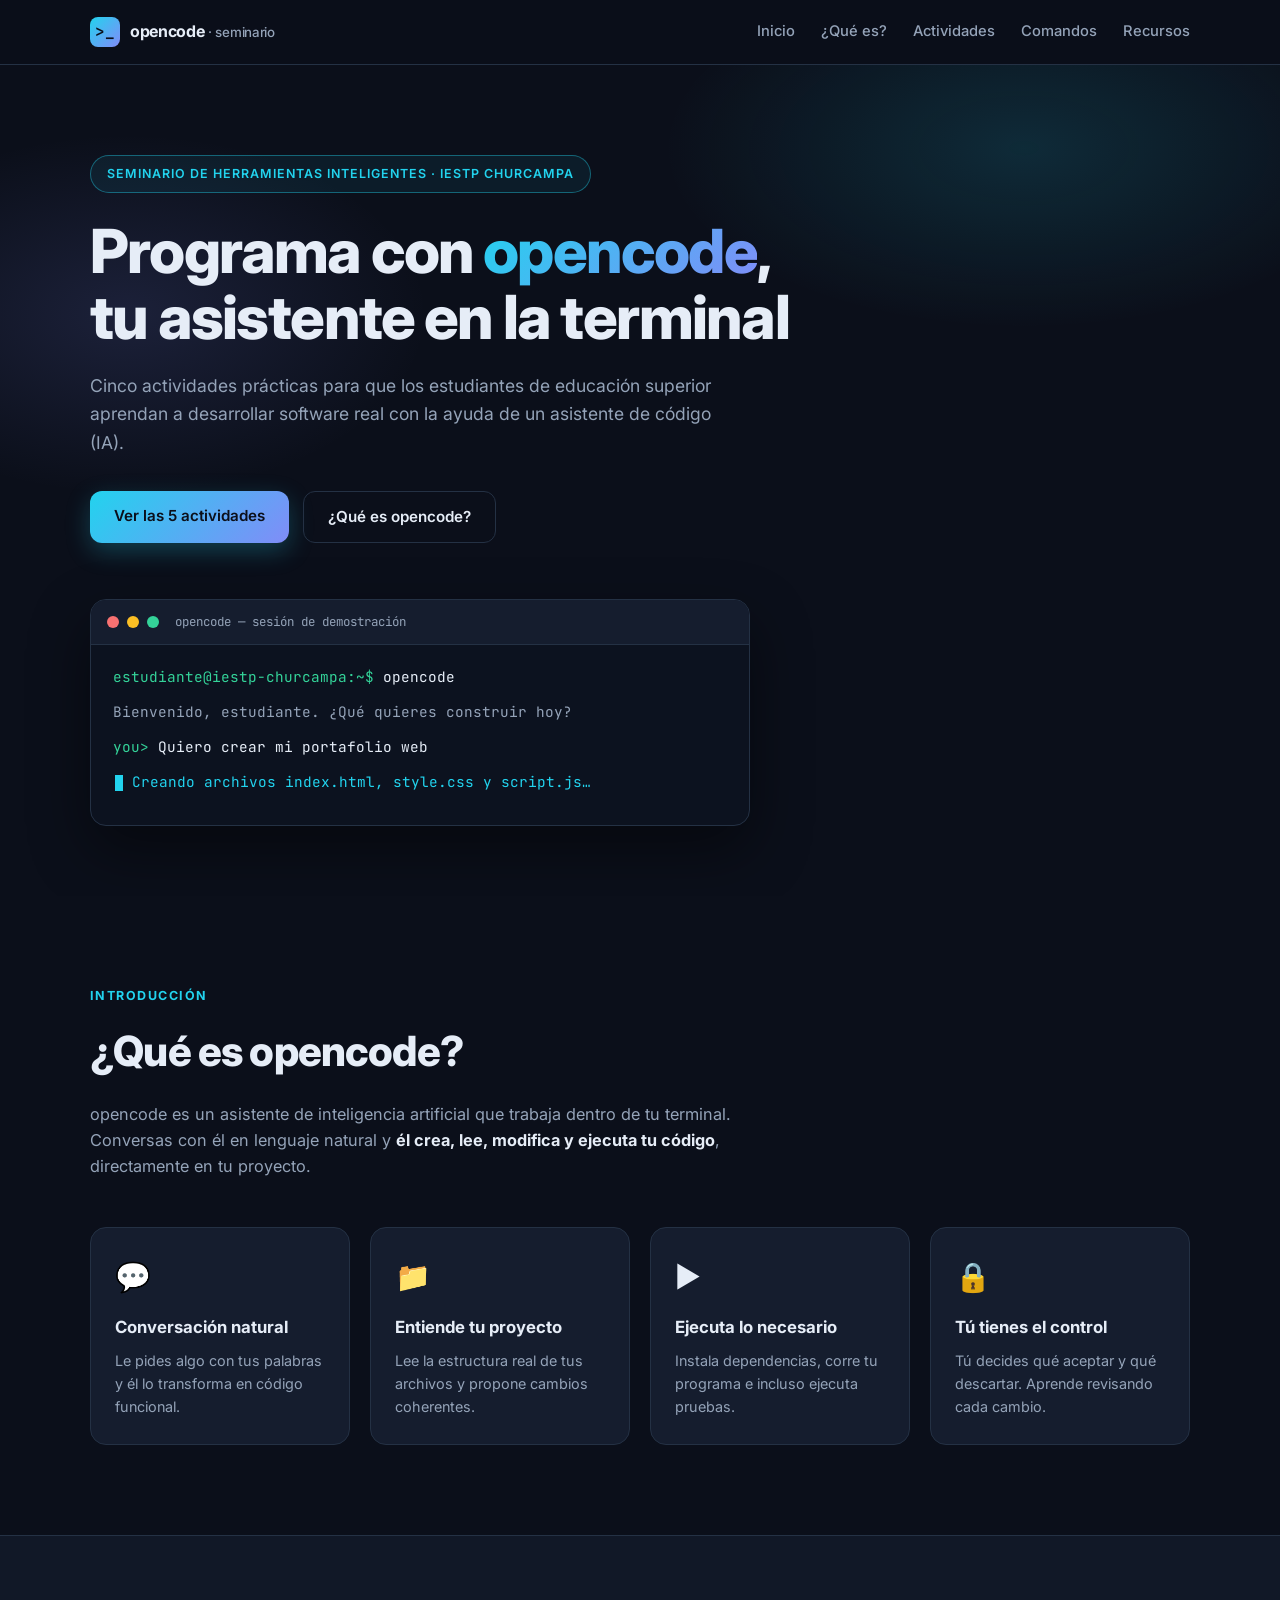
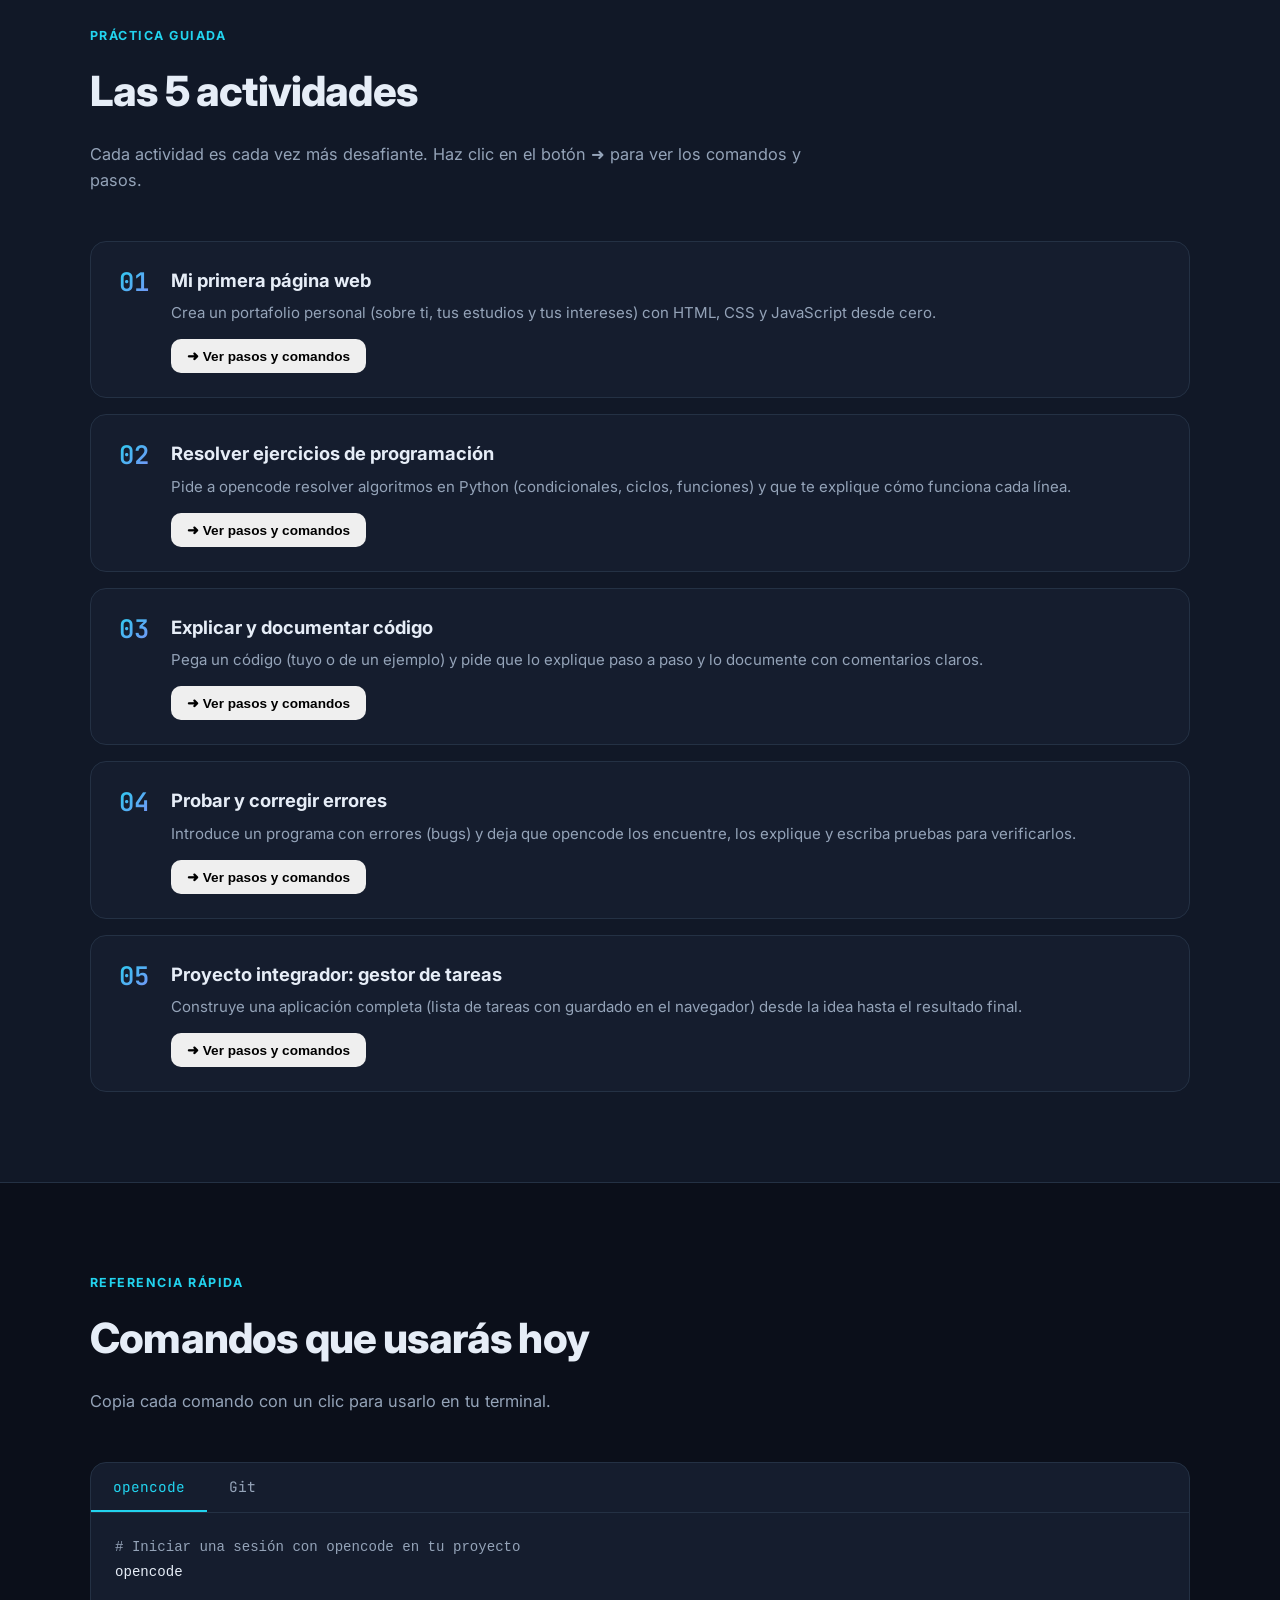
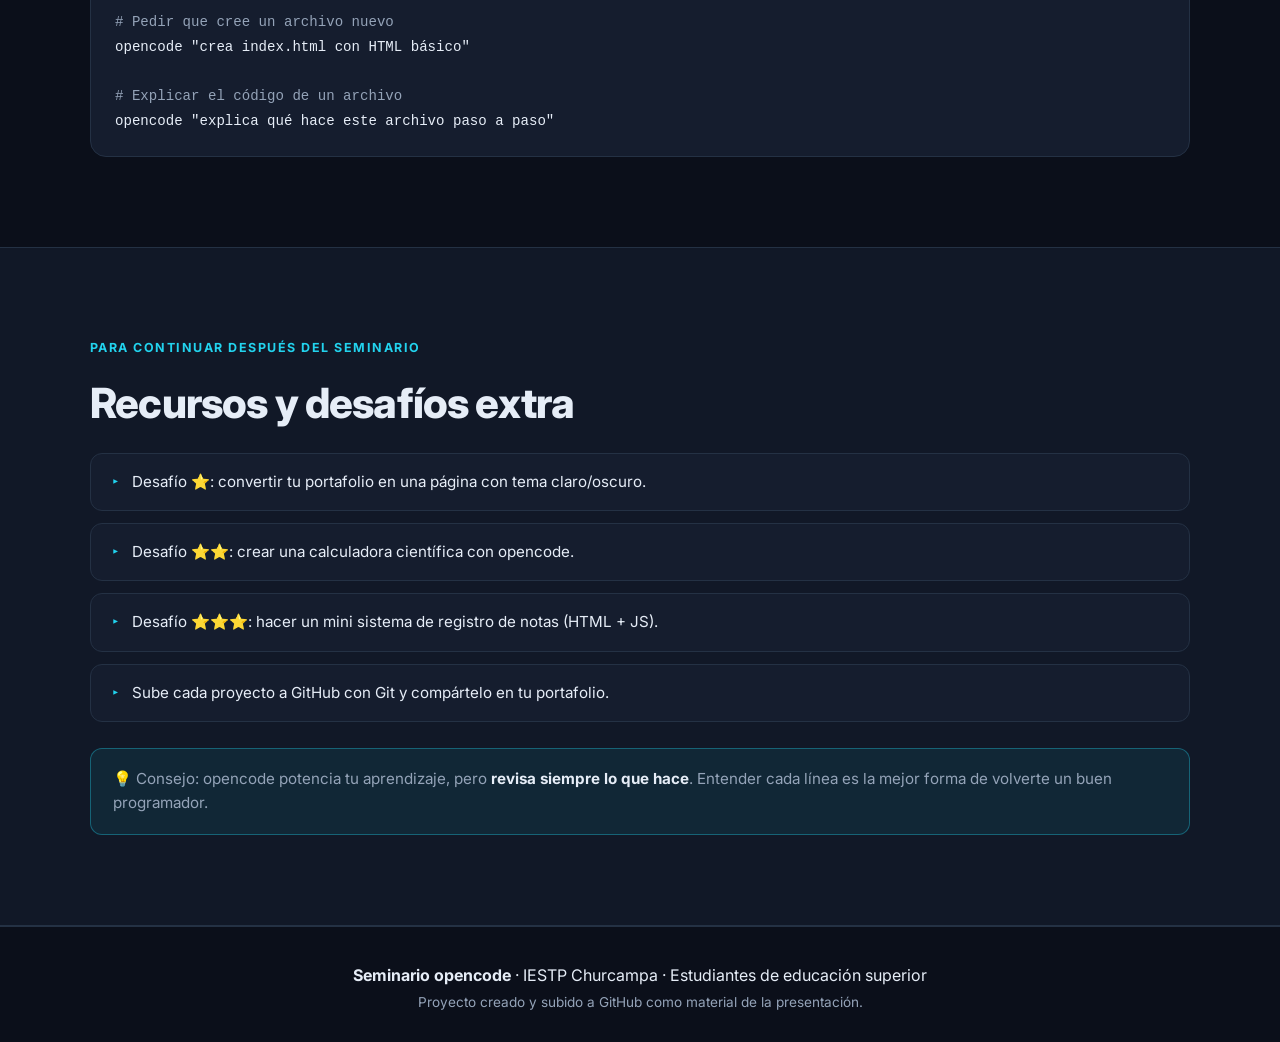
==== index.html @ 28a7f3c6 "Seminario opencode IESTP Churcampa: web con 5 actividades practicas" ====
<!DOCTYPE html>
<html lang="es">
<head>
  <meta charset="UTF-8" />
  <meta name="viewport" content="width=device-width, initial-scale=1.0" />
  <title>Seminario opencode · IESTP Churcampa</title>
  <meta name="description" content="Presentación del seminario sobre opencode para estudiantes de educación superior del IESTP Churcampa. 5 actividades con opencode." />
  <link rel="preconnect" href="https://fonts.googleapis.com" />
  <link rel="preconnect" href="https://fonts.gstatic.com" crossorigin />
  <link href="https://fonts.googleapis.com/css2?family=Inter:wght@400;500;600;700;800&family=JetBrains+Mono:wght@400;600&display=swap" rel="stylesheet" />
  <link rel="stylesheet" href="assets/css/style.css" />
</head>
<body>
  <header class="navbar">
    <div class="container navbar__inner">
      <a href="#inicio" class="navbar__brand">
        <span class="navbar__logo">&gt;_</span>
        <span>opencode <small>· seminario</small></span>
      </a>
      <button class="navbar__toggle" id="menuToggle" aria-label="Abrir menú" aria-expanded="false">
        <span></span><span></span><span></span>
      </button>
      <nav class="navbar__links" id="menu">
        <a href="#inicio">Inicio</a>
        <a href="#que-es">¿Qué es?</a>
        <a href="#actividades">Actividades</a>
        <a href="#comandos">Comandos</a>
        <a href="#recursos">Recursos</a>
      </nav>
    </div>
  </header>

  <main>
    <section class="hero" id="inicio">
      <div class="container hero__inner">
        <p class="hero__tag">Seminario de herramientas inteligentes · IESTP CHURCAMPA</p>
        <h1 class="hero__title">Programa con <span class="grad">opencode</span>,<br />tu asistente en la terminal</h1>
        <p class="hero__subtitle">
          Cinco actividades prácticas para que los estudiantes de educación superior aprendan a desarrollar
          software real con la ayuda de un asistente de código (IA).
        </p>
        <div class="hero__actions">
          <a href="#actividades" class="btn btn--primary">Ver las 5 actividades</a>
          <a href="#que-es" class="btn btn--ghost">¿Qué es opencode?</a>
        </div>
        <div class="hero__terminal">
          <div class="terminal__bar">
            <span class="terminal__dot terminal__dot--red"></span>
            <span class="terminal__dot terminal__dot--yellow"></span>
            <span class="terminal__dot terminal__dot--green"></span>
            <span class="terminal__title">opencode — sesión de demostración</span>
          </div>
          <div class="terminal__body">
            <p><span class="prompt">estudiante@iestp-churcampa:~$</span> <span class="cmd">opencode</span></p>
            <p class="out">Bienvenido, estudiante. ¿Qué quieres construir hoy?</p>
            <p><span class="prompt">you&gt;</span> Quiero crear mi portafolio web</p>
            <p class="out typing"><span class="cursor"></span> Creando archivos index.html, style.css y script.js…</p>
          </div>
        </div>
      </div>
    </section>

    <section class="section" id="que-es">
      <div class="container">
        <p class="section__label">Introducción</p>
        <h2 class="section__title">¿Qué es opencode?</h2>
        <p class="section__lead">
          opencode es un asistente de inteligencia artificial que trabaja dentro de tu terminal.
          Conversas con él en lenguaje natural y <strong>él crea, lee, modifica y ejecuta tu código</strong>, directamente en tu proyecto.
        </p>
        <div class="features">
          <article class="feature">
            <span class="feature__icon">💬</span>
            <h3>Conversación natural</h3>
            <p>Le pides algo con tus palabras y él lo transforma en código funcional.</p>
          </article>
          <article class="feature">
            <span class="feature__icon">📁</span>
            <h3>Entiende tu proyecto</h3>
            <p>Lee la estructura real de tus archivos y propone cambios coherentes.</p>
          </article>
          <article class="feature">
            <span class="feature__icon">▶️</span>
            <h3>Ejecuta lo necesario</h3>
            <p>Instala dependencias, corre tu programa e incluso ejecuta pruebas.</p>
          </article>
          <article class="feature">
            <span class="feature__icon">🔒</span>
            <h3>Tú tienes el control</h3>
            <p>Tú decides qué aceptar y qué descartar. Aprende revisando cada cambio.</p>
          </article>
        </div>
      </div>
    </section>

    <section class="section section--alt" id="actividades">
      <div class="container">
        <p class="section__label">Práctica guiada</p>
        <h2 class="section__title">Las 5 actividades</h2>
        <p class="section__lead">
          Cada actividad es cada vez más desafiante. Haz clic en el botón ➜ para ver los comandos y pasos.
        </p>

        <div class="activities">
          <article class="activity">
            <div class="activity__num">01</div>
            <div class="activity__body">
              <h3>Mi primera página web</h3>
              <p>Crea un portafolio personal (sobre ti, tus estudios y tus intereses) con HTML, CSS y JavaScript desde cero.</p>
              <button class="btn btn--sm" data-detail="act1">➜ Ver pasos y comandos</button>
            </div>
          </article>

          <article class="activity">
            <div class="activity__num">02</div>
            <div class="activity__body">
              <h3>Resolver ejercicios de programación</h3>
              <p>Pide a opencode resolver algoritmos en Python (condicionales, ciclos, funciones) y que te explique cómo funciona cada línea.</p>
              <button class="btn btn--sm" data-detail="act2">➜ Ver pasos y comandos</button>
            </div>
          </article>

          <article class="activity">
            <div class="activity__num">03</div>
            <div class="activity__body">
              <h3>Explicar y documentar código</h3>
              <p>Pega un código (tuyo o de un ejemplo) y pide que lo explique paso a paso y lo documente con comentarios claros.</p>
              <button class="btn btn--sm" data-detail="act3">➜ Ver pasos y comandos</button>
            </div>
          </article>

          <article class="activity">
            <div class="activity__num">04</div>
            <div class="activity__body">
              <h3>Probar y corregir errores</h3>
              <p>Introduce un programa con errores (bugs) y deja que opencode los encuentre, los explique y escriba pruebas para verificarlos.</p>
              <button class="btn btn--sm" data-detail="act4">➜ Ver pasos y comandos</button>
            </div>
          </article>

          <article class="activity">
            <div class="activity__num">05</div>
            <div class="activity__body">
              <h3>Proyecto integrador: gestor de tareas</h3>
              <p>Construye una aplicación completa (lista de tareas con guardado en el navegador) desde la idea hasta el resultado final.</p>
              <button class="btn btn--sm" data-detail="act5">➜ Ver pasos y comandos</button>
            </div>
          </article>
        </div>

        <div class="details" id="details">
          <button class="details__close" id="detailsClose" aria-label="Cerrar">✕</button>
          <div id="detailsContent"></div>
        </div>
      </div>
    </section>

    <section class="section" id="comandos">
      <div class="container">
        <p class="section__label">Referencia rápida</p>
        <h2 class="section__title">Comandos que usarás hoy</h2>
        <p class="section__lead">Copia cada comando con un clic para usarlo en tu terminal.</p>

        <div class="code-panel" id="codePanel">
          <div class="code-panel__tabs">
            <button class="code-panel__tab is-active" data-tab="opencode">opencode</button>
            <button class="code-panel__tab" data-tab="git">Git</button>
          </div>
          <pre class="code-panel__block is-active" data-block="opencode"><code><span class="c-comment"># Iniciar una sesión con opencode en tu proyecto</span>
opencode

<span class="c-comment"># Pedir que cree un archivo nuevo</span>
opencode "crea index.html con HTML básico"

<span class="c-comment"># Explicar el código de un archivo</span>
opencode "explica qué hace este archivo paso a paso"</code></pre>
          <pre class="code-panel__block" data-block="git"><code><span class="c-comment"># Iniciar un repositorio en la carpeta actual</span>
git init

<span class="c-comment"># Ver los cambios pendientes</span>
git status

<span class="c-comment"># Guardar una versión del proyecto</span>
git add .
git commit -m "Mi primer proyecto"

<span class="c-comment"># Subir a GitHub</span>
git push -u origin main</code></pre>
        </div>
      </div>
    </section>

    <section class="section section--alt" id="recursos">
      <div class="container resources">
        <p class="section__label">Para continuar después del seminario</p>
        <h2 class="section__title">Recursos y desafíos extra</h2>
        <ul class="resources__list">
          <li>Desafío ⭐: convertir tu portafolio en una página con tema claro/oscuro.</li>
          <li>Desafío ⭐⭐: crear una calculadora científica con opencode.</li>
          <li>Desafío ⭐⭐⭐: hacer un mini sistema de registro de notas (HTML + JS).</li>
          <li>Sube cada proyecto a GitHub con Git y compártelo en tu portafolio.</li>
        </ul>
        <p class="resources__note">
          💡 Consejo: opencode potencia tu aprendizaje, pero <strong>revisa siempre lo que hace</strong>.
          Entender cada línea es la mejor forma de volverte un buen programador.
        </p>
      </div>
    </section>
  </main>

  <footer class="footer">
    <div class="container footer__inner">
      <p><strong>Seminario opencode</strong> · IESTP Churcampa · Estudiantes de educación superior</p>
      <p class="footer__sub">Proyecto creado y subido a GitHub como material de la presentación.</p>
    </div>
  </footer>

  <script src="assets/js/main.js"></script>
</body>
</html>
---- assets/css/style.css ----
:root {
  --bg: #0b0f1a;
  --bg-alt: #111827;
  --surface: #151d2e;
  --surface-2: #1c2638;
  --border: #243144;
  --text: #e6edf7;
  --muted: #94a3b8;
  --accent: #22d3ee;
  --accent-2: #818cf8;
  --green: #34d399;
  --red: #f87171;
  --yellow: #fbbf24;
  --grad: linear-gradient(135deg, var(--accent), var(--accent-2));
  --radius: 16px;
  --font: 'Inter', system-ui, -apple-system, sans-serif;
  --mono: 'JetBrains Mono', ui-monospace, monospace;
}

* { margin: 0; padding: 0; box-sizing: border-box; }

html { scroll-behavior: smooth; }

body {
  font-family: var(--font);
  background: var(--bg);
  color: var(--text);
  line-height: 1.6;
  overflow-x: hidden;
}

a { color: var(--accent); text-decoration: none; }

.container { width: min(1100px, 92%); margin: 0 auto; }

::selection { background: var(--accent); color: var(--bg); }

::-webkit-scrollbar { width: 10px; }
::-webkit-scrollbar-track { background: var(--bg); }
::-webkit-scrollbar-thumb { background: var(--border); border-radius: 5px; }

/* ---------- Navbar ---------- */
.navbar {
  position: sticky;
  top: 0;
  z-index: 50;
  background: rgba(11, 15, 26, 0.85);
  backdrop-filter: blur(12px);
  border-bottom: 1px solid var(--border);
}
.navbar__inner {
  display: flex;
  align-items: center;
  justify-content: space-between;
  height: 64px;
}
.navbar__brand {
  display: flex;
  align-items: center;
  gap: 10px;
  font-weight: 700;
  color: var(--text);
  letter-spacing: -0.02em;
}
.navbar__brand small { color: var(--muted); font-weight: 500; }
.navbar__logo {
  display: inline-grid;
  place-items: center;
  width: 30px;
  height: 30px;
  border-radius: 8px;
  background: var(--grad);
  color: var(--bg);
  font-family: var(--mono);
  font-weight: 600;
}
.navbar__links { display: flex; gap: 26px; }
.navbar__links a {
  color: var(--muted);
  font-size: 0.92rem;
  font-weight: 500;
  transition: color 0.2s;
}
.navbar__links a:hover { color: var(--accent); }

.navbar__toggle {
  display: none;
  flex-direction: column;
  gap: 5px;
  background: none;
  border: none;
  cursor: pointer;
  padding: 6px;
}
.navbar__toggle span {
  width: 22px;
  height: 2px;
  background: var(--text);
  border-radius: 2px;
  transition: transform 0.3s, opacity 0.3s;
}
.navbar__toggle[aria-expanded="true"] span:nth-child(1) { transform: translateY(7px) rotate(45deg); }
.navbar__toggle[aria-expanded="true"] span:nth-child(2) { opacity: 0; }
.navbar__toggle[aria-expanded="true"] span:nth-child(3) { transform: translateY(-7px) rotate(-45deg); }

/* ---------- Hero ---------- */
.hero {
  position: relative;
  padding: 90px 0 70px;
  overflow: hidden;
}
.hero::before {
  content: "";
  position: absolute;
  inset: 0;
  background:
    radial-gradient(600px 300px at 80% 10%, rgba(34, 211, 238, 0.14), transparent 60%),
    radial-gradient(500px 300px at 10% 30%, rgba(129, 140, 248, 0.14), transparent 60%);
  pointer-events: none;
}
.hero__inner { position: relative; }
.hero__tag {
  display: inline-block;
  font-size: 0.78rem;
  font-weight: 600;
  letter-spacing: 0.08em;
  text-transform: uppercase;
  color: var(--accent);
  border: 1px solid rgba(34, 211, 238, 0.4);
  border-radius: 999px;
  padding: 8px 16px;
  margin-bottom: 26px;
  background: rgba(34, 211, 238, 0.07);
}
.hero__title {
  font-size: clamp(2.3rem, 5vw, 3.8rem);
  font-weight: 800;
  letter-spacing: -0.03em;
  line-height: 1.08;
  margin-bottom: 22px;
}
.grad {
  background: var(--grad);
  -webkit-background-clip: text;
  background-clip: text;
  -webkit-text-fill-color: transparent;
}
.hero__subtitle {
  max-width: 640px;
  color: var(--muted);
  font-size: 1.1rem;
  margin-bottom: 34px;
}
.hero__actions { display: flex; gap: 14px; flex-wrap: wrap; margin-bottom: 56px; }

.btn {
  display: inline-block;
  padding: 13px 24px;
  border-radius: 12px;
  font-weight: 600;
  font-size: 0.95rem;
  border: none;
  cursor: pointer;
  transition: transform 0.2s, box-shadow 0.2s, background 0.2s;
}
.btn--primary {
  background: var(--grad);
  color: #0b0f1a;
  box-shadow: 0 8px 24px rgba(34, 211, 238, 0.25);
}
.btn--primary:hover { transform: translateY(-2px); box-shadow: 0 12px 30px rgba(34, 211, 238, 0.35); }
.btn--ghost {
  background: transparent;
  color: var(--text);
  border: 1px solid var(--border);
}
.btn--ghost:hover { border-color: var(--accent); color: var(--accent); }
.btn--sm { padding: 9px 16px; font-size: 0.85rem; border-radius: 10px; }

/* Terminal */
.hero__terminal {
  max-width: 660px;
  border: 1px solid var(--border);
  border-radius: var(--radius);
  overflow: hidden;
  background: rgba(13, 19, 32, 0.75);
  box-shadow: 0 24px 60px rgba(0, 0, 0, 0.45);
  animation: float 6s ease-in-out infinite;
}
@keyframes float {
  0%, 100% { transform: translateY(0); }
  50% { transform: translateY(-8px); }
}
.terminal__bar {
  display: flex;
  align-items: center;
  gap: 8px;
  padding: 12px 16px;
  background: var(--surface);
  border-bottom: 1px solid var(--border);
}
.terminal__dot { width: 12px; height: 12px; border-radius: 50%; }
.terminal__dot--red { background: var(--red); }
.terminal__dot--yellow { background: var(--yellow); }
.terminal__dot--green { background: var(--green); }
.terminal__title { margin-left: 8px; font-size: 0.78rem; color: var(--muted); font-family: var(--mono); }
.terminal__body { padding: 20px 22px; font-family: var(--mono); font-size: 0.9rem; }
.terminal__body p { margin-bottom: 12px; }
.prompt { color: var(--green); }
.cmd { color: var(--text); }
.out { color: var(--muted); }
.typing { color: var(--accent); }
.cursor {
  display: inline-block;
  width: 8px;
  height: 16px;
  background: var(--accent);
  margin-left: 2px;
  animation: blink 1s step-end infinite;
  vertical-align: middle;
}
@keyframes blink { 50% { opacity: 0; } }

/* ---------- Sections ---------- */
.section { padding: 90px 0; }
.section--alt { background: var(--bg-alt); border-top: 1px solid var(--border); border-bottom: 1px solid var(--border); }
.section__label {
  color: var(--accent);
  font-size: 0.78rem;
  font-weight: 700;
  letter-spacing: 0.12em;
  text-transform: uppercase;
  margin-bottom: 12px;
}
.section__title {
  font-size: clamp(1.8rem, 4vw, 2.6rem);
  font-weight: 800;
  letter-spacing: -0.02em;
  margin-bottom: 16px;
}
.section__lead {
  color: var(--muted);
  max-width: 720px;
  margin-bottom: 48px;
  font-size: 1.02rem;
}
.section__lead strong { color: var(--text); }

/* Features */
.features {
  display: grid;
  grid-template-columns: repeat(auto-fit, minmax(230px, 1fr));
  gap: 20px;
}
.feature {
  background: var(--surface);
  border: 1px solid var(--border);
  border-radius: var(--radius);
  padding: 26px 24px;
  transition: transform 0.25s, border-color 0.25s;
}
.feature:hover { transform: translateY(-4px); border-color: rgba(34, 211, 238, 0.5); }
.feature__icon { font-size: 1.8rem; display: block; margin-bottom: 14px; }
.feature h3 { font-size: 1.05rem; margin-bottom: 8px; }
.feature p { color: var(--muted); font-size: 0.9rem; }

/* Activities */
.activities { display: flex; flex-direction: column; gap: 16px; }
.activity {
  display: flex;
  gap: 22px;
  align-items: flex-start;
  background: var(--surface);
  border: 1px solid var(--border);
  border-radius: var(--radius);
  padding: 24px 28px;
  transition: border-color 0.25s, transform 0.25s;
}
.activity:hover { border-color: rgba(34, 211, 238, 0.55); transform: translateX(4px); }
.activity__num {
  font-family: var(--mono);
  font-size: 1.6rem;
  font-weight: 600;
  background: var(--grad);
  -webkit-background-clip: text;
  background-clip: text;
  -webkit-text-fill-color: transparent;
  flex-shrink: 0;
  margin-top: -4px;
}
.activity__body h3 { font-size: 1.15rem; margin-bottom: 6px; }
.activity__body p { color: var(--muted); font-size: 0.94rem; margin-bottom: 14px; }

/* Details panel */
.details {
  display: none;
  margin-top: 24px;
  background: var(--surface-2);
  border: 1px solid var(--border);
  border-radius: var(--radius);
  padding: 28px;
  position: relative;
}
.details.is-open { display: block; }
.details__close {
  position: absolute;
  top: 14px;
  right: 16px;
  background: none;
  border: none;
  color: var(--muted);
  font-size: 1.1rem;
  cursor: pointer;
}
.details__close:hover { color: var(--text); }
.details h4 { margin-bottom: 10px; color: var(--accent); font-size: 1rem; }
.details ol, .details ul {
  margin: 0 0 18px 20px;
  color: var(--muted);
  font-size: 0.93rem;
}
.details li { margin-bottom: 6px; }
.details code {
  font-family: var(--mono);
  font-size: 0.85em;
  background: var(--bg);
  border: 1px solid var(--border);
  border-radius: 6px;
  padding: 2px 7px;
  color: var(--accent);
}
.details pre {
  background: var(--bg);
  border: 1px solid var(--border);
  border-radius: 10px;
  padding: 16px 18px;
  overflow-x: auto;
  font-family: var(--mono);
  font-size: 0.85rem;
  margin-bottom: 18px;
}
.details pre code { background: none; border: none; color: var(--text); padding: 0; }

/* ---------- Code panel ---------- */
.code-panel {
  border: 1px solid var(--border);
  border-radius: var(--radius);
  overflow: hidden;
  background: var(--surface);
}
.code-panel__tabs { display: flex; border-bottom: 1px solid var(--border); }
.code-panel__tab {
  background: none;
  border: none;
  color: var(--muted);
  padding: 14px 22px;
  font-family: var(--mono);
  font-size: 0.9rem;
  cursor: pointer;
  border-bottom: 2px solid transparent;
  transition: color 0.2s;
}
.code-panel__tab.is-active { color: var(--accent); border-bottom-color: var(--accent); }
.code-panel__block {
  display: none;
  padding: 22px 24px;
  overflow-x: auto;
  font-family: var(--mono);
  font-size: 0.88rem;
  line-height: 1.7;
}
.code-panel__block.is-active { display: block; }
.c-comment { color: var(--muted); }

/* ---------- Resources ---------- */
.resources__list { list-style: none; margin-bottom: 26px; display: grid; gap: 12px; }
.resources__list li {
  background: var(--surface);
  border: 1px solid var(--border);
  border-radius: 12px;
  padding: 16px 20px;
  color: var(--text);
  font-size: 0.95rem;
  display: flex;
  gap: 12px;
  align-items: center;
}
.resources__list li::before {
  content: "▸";
  color: var(--accent);
  font-family: var(--mono);
}
.resources__note {
  background: rgba(34, 211, 238, 0.08);
  border: 1px solid rgba(34, 211, 238, 0.35);
  border-radius: 12px;
  padding: 18px 22px;
  color: var(--muted);
  font-size: 0.95rem;
}
.resources__note strong { color: var(--text); }

/* ---------- Footer ---------- */
.footer {
  border-top: 1px solid var(--border);
  padding: 36px 0;
}
.footer__inner { text-align: center; }
.footer__sub { color: var(--muted); font-size: 0.85rem; margin-top: 4px; }

/* ---------- Reveal animation ---------- */
.reveal { opacity: 0; transform: translateY(24px); transition: opacity 0.6s, transform 0.6s; }
.reveal.is-visible { opacity: 1; transform: none; }

/* ---------- Responsive ---------- */
@media (max-width: 768px) {
  .navbar__toggle { display: flex; }
  .navbar__links {
    position: absolute;
    top: 64px;
    left: 0;
    right: 0;
    flex-direction: column;
    gap: 0;
    background: var(--bg-alt);
    border-bottom: 1px solid var(--border);
    display: none;
  }
  .navbar__links.is-open { display: flex; }
  .navbar__links a { padding: 16px 6%; border-top: 1px solid var(--border); }
  .hero { padding: 60px 0 50px; }
  .section { padding: 64px 0; }
  .activity { flex-direction: column; gap: 10px; padding: 20px; }
}
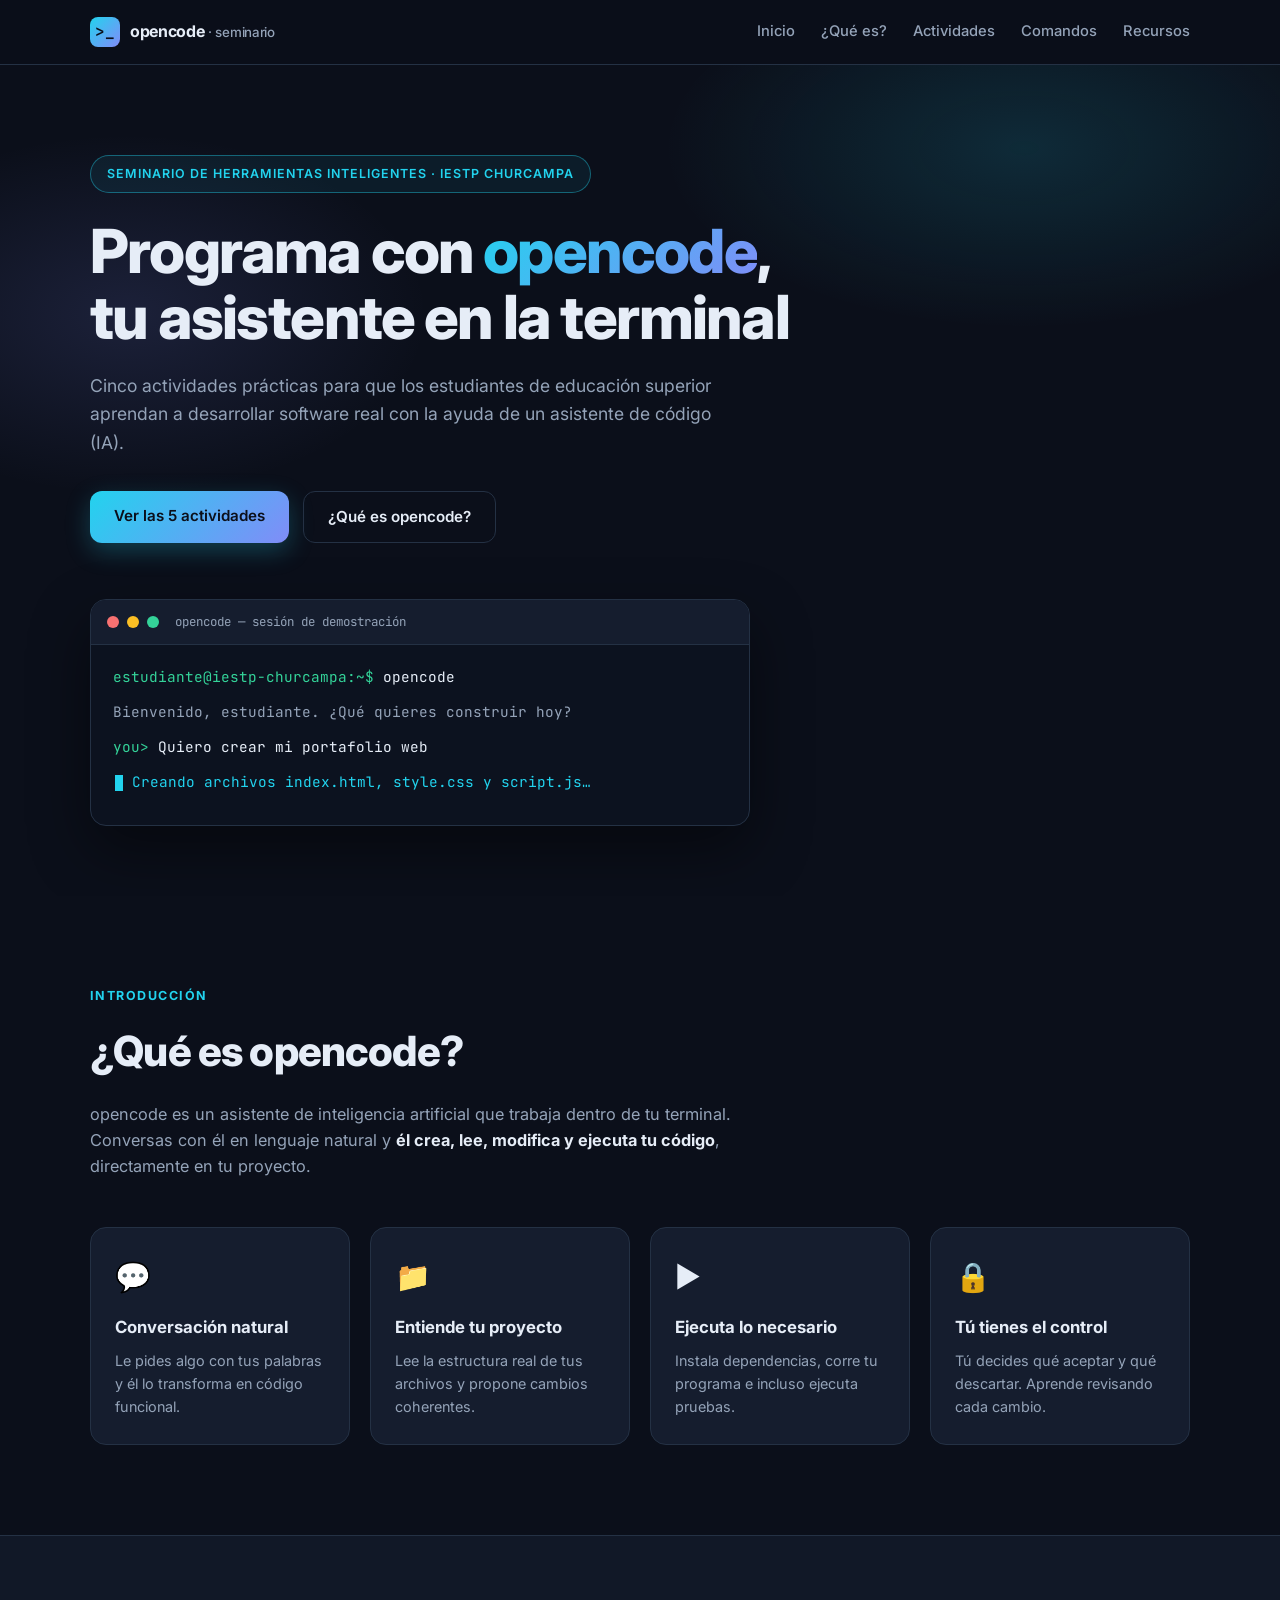
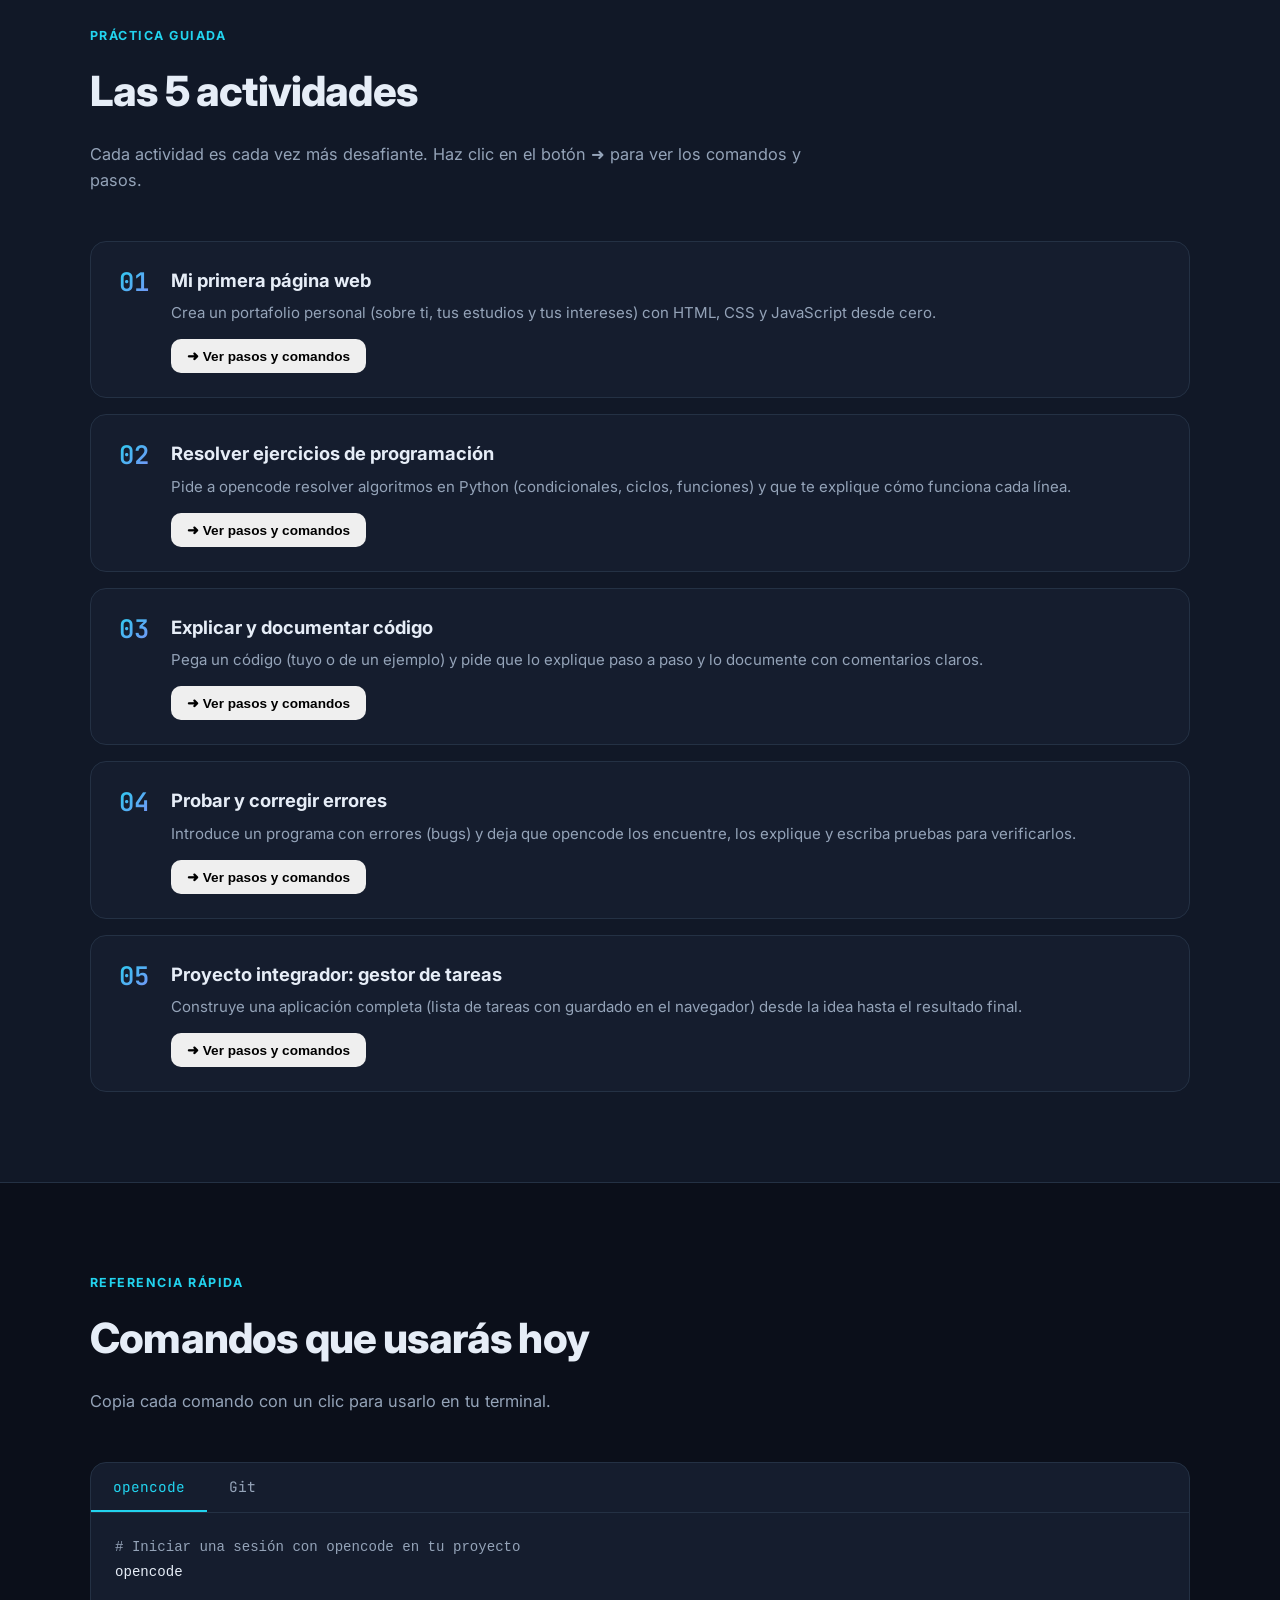
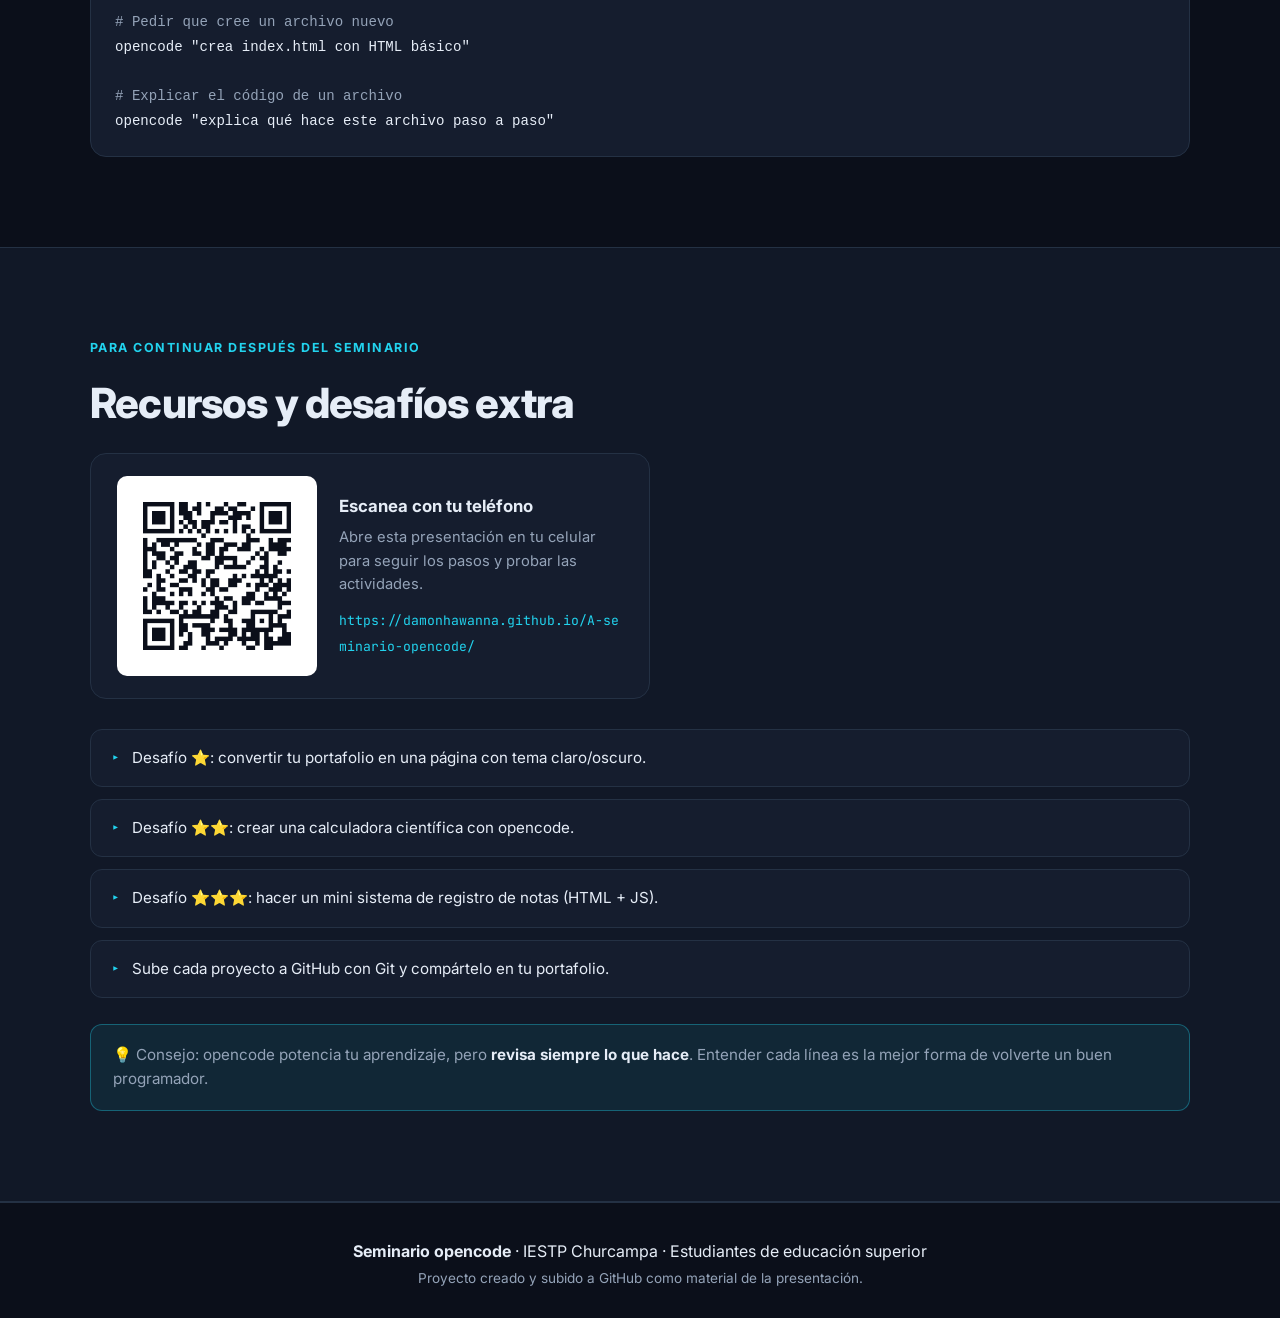
==== commit 5d04ffa3: "Publicar sitio en GitHub Pages: agregar codigo QR de acceso movil" ====
--- a/index.html
+++ b/index.html
@@ -194,6 +194,14 @@
       <div class="container resources">
         <p class="section__label">Para continuar después del seminario</p>
         <h2 class="section__title">Recursos y desafíos extra</h2>
+        <div class="qr">
+          <img src="assets/img/qr.png" alt="Código QR del sitio del seminario" width="200" height="200" />
+          <div>
+            <h3>Escanea con tu teléfono</h3>
+            <p>Abre esta presentación en tu celular para seguir los pasos y probar las actividades.</p>
+            <code>https://damonhawanna.github.io/A-seminario-opencode/</code>
+          </div>
+        </div>
         <ul class="resources__list">
           <li>Desafío ⭐: convertir tu portafolio en una página con tema claro/oscuro.</li>
           <li>Desafío ⭐⭐: crear una calculadora científica con opencode.</li>
--- a/assets/css/style.css
+++ b/assets/css/style.css
@@ -371,6 +371,33 @@
 }
 .code-panel__block.is-active { display: block; }
 .c-comment { color: var(--muted); }
+
+/* ---------- QR ---------- */
+.qr {
+  display: flex;
+  gap: 22px;
+  align-items: center;
+  background: var(--surface);
+  border: 1px solid var(--border);
+  border-radius: var(--radius);
+  padding: 22px 26px;
+  margin-bottom: 30px;
+  max-width: 560px;
+}
+.qr img {
+  border-radius: 10px;
+  background: #fff;
+  padding: 8px;
+  flex-shrink: 0;
+}
+.qr h3 { font-size: 1.05rem; margin-bottom: 6px; }
+.qr p { color: var(--muted); font-size: 0.92rem; margin-bottom: 10px; }
+.qr code {
+  font-family: var(--mono);
+  font-size: 0.82rem;
+  color: var(--accent);
+  word-break: break-all;
+}
 
 /* ---------- Resources ---------- */
 .resources__list { list-style: none; margin-bottom: 26px; display: grid; gap: 12px; }
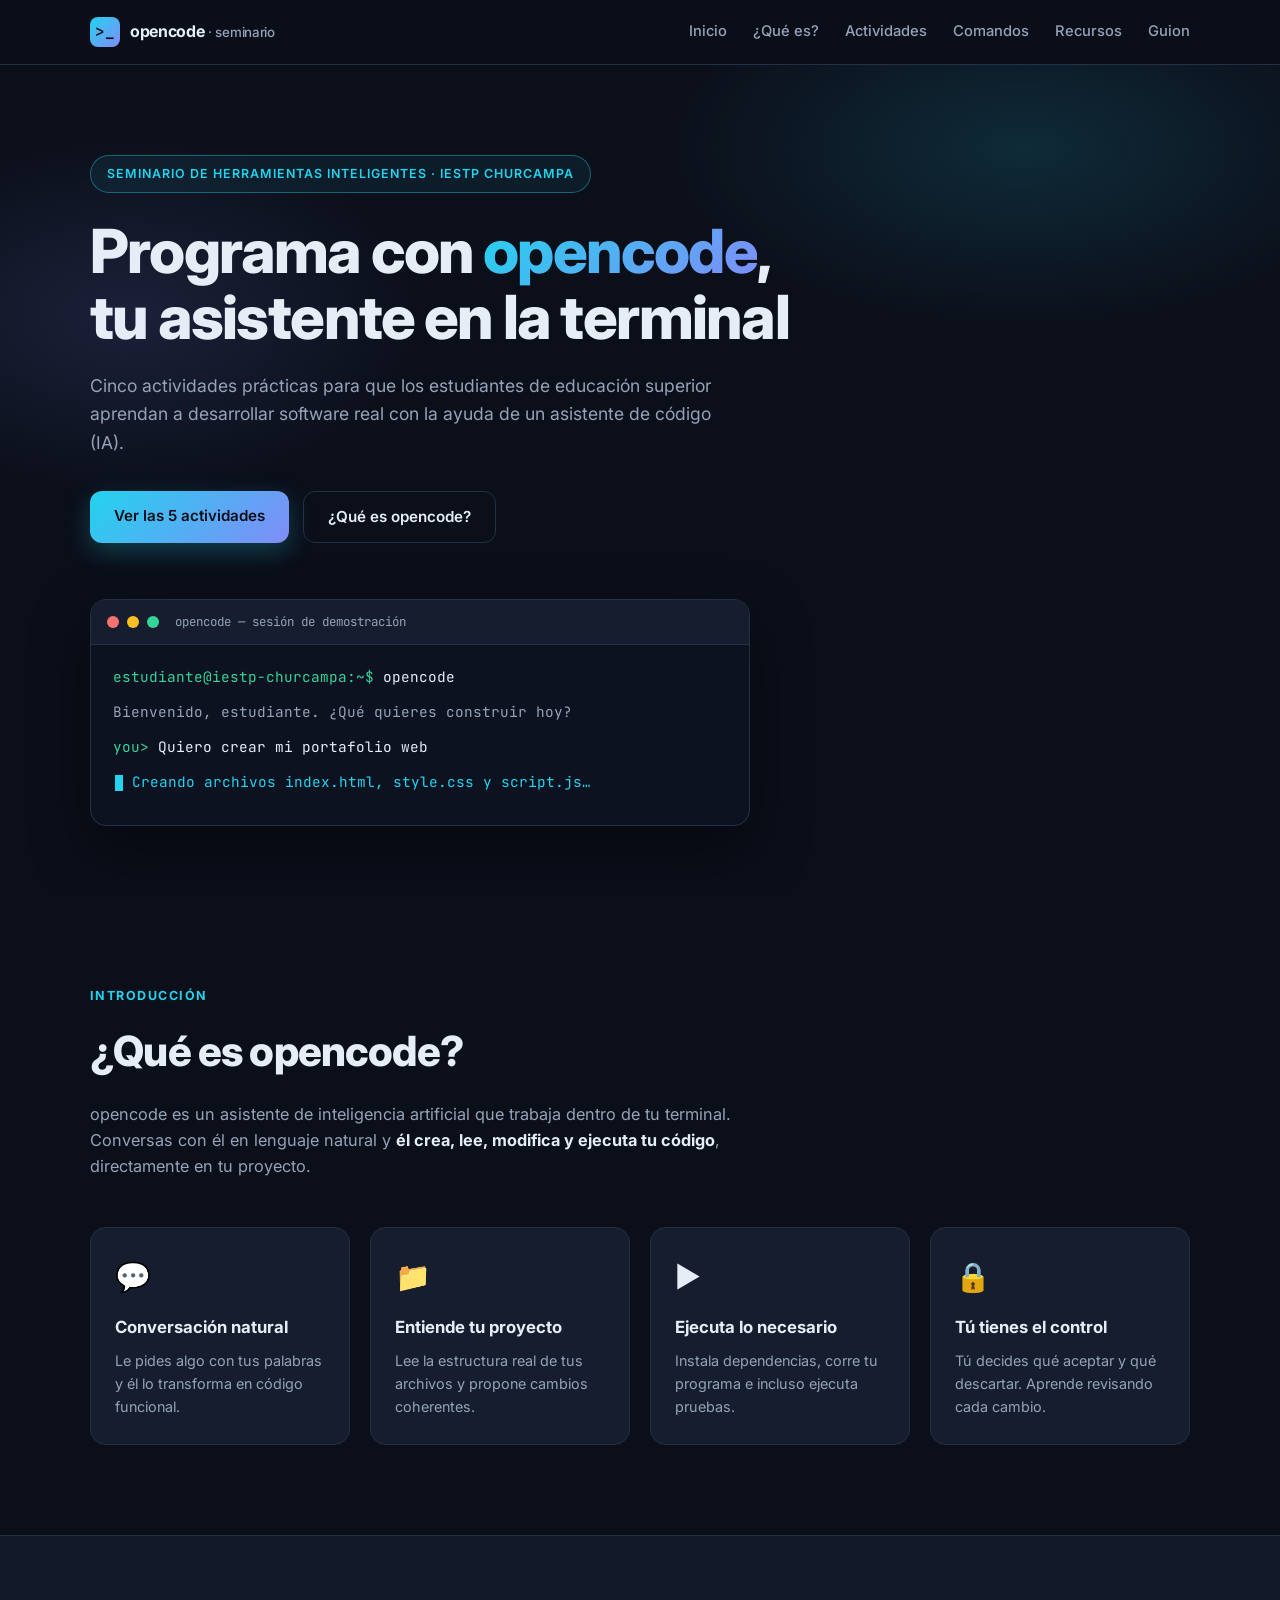
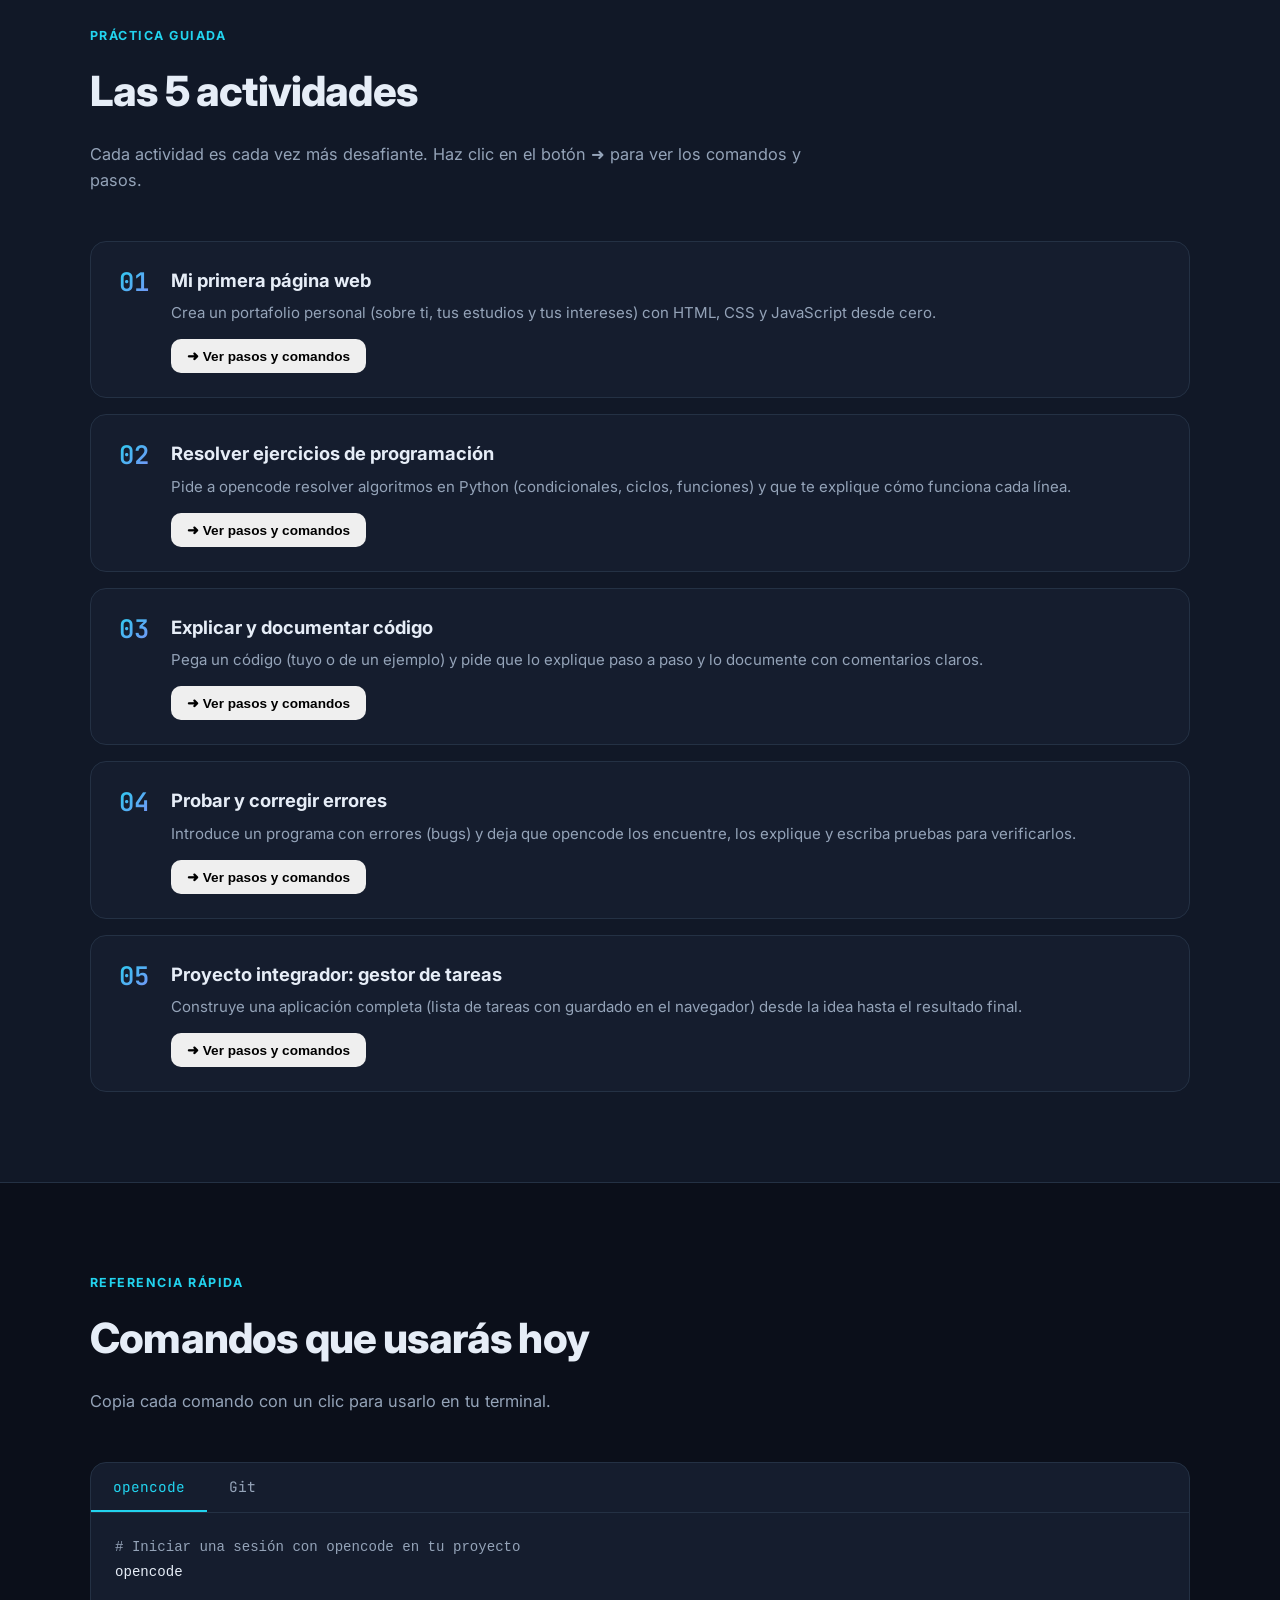
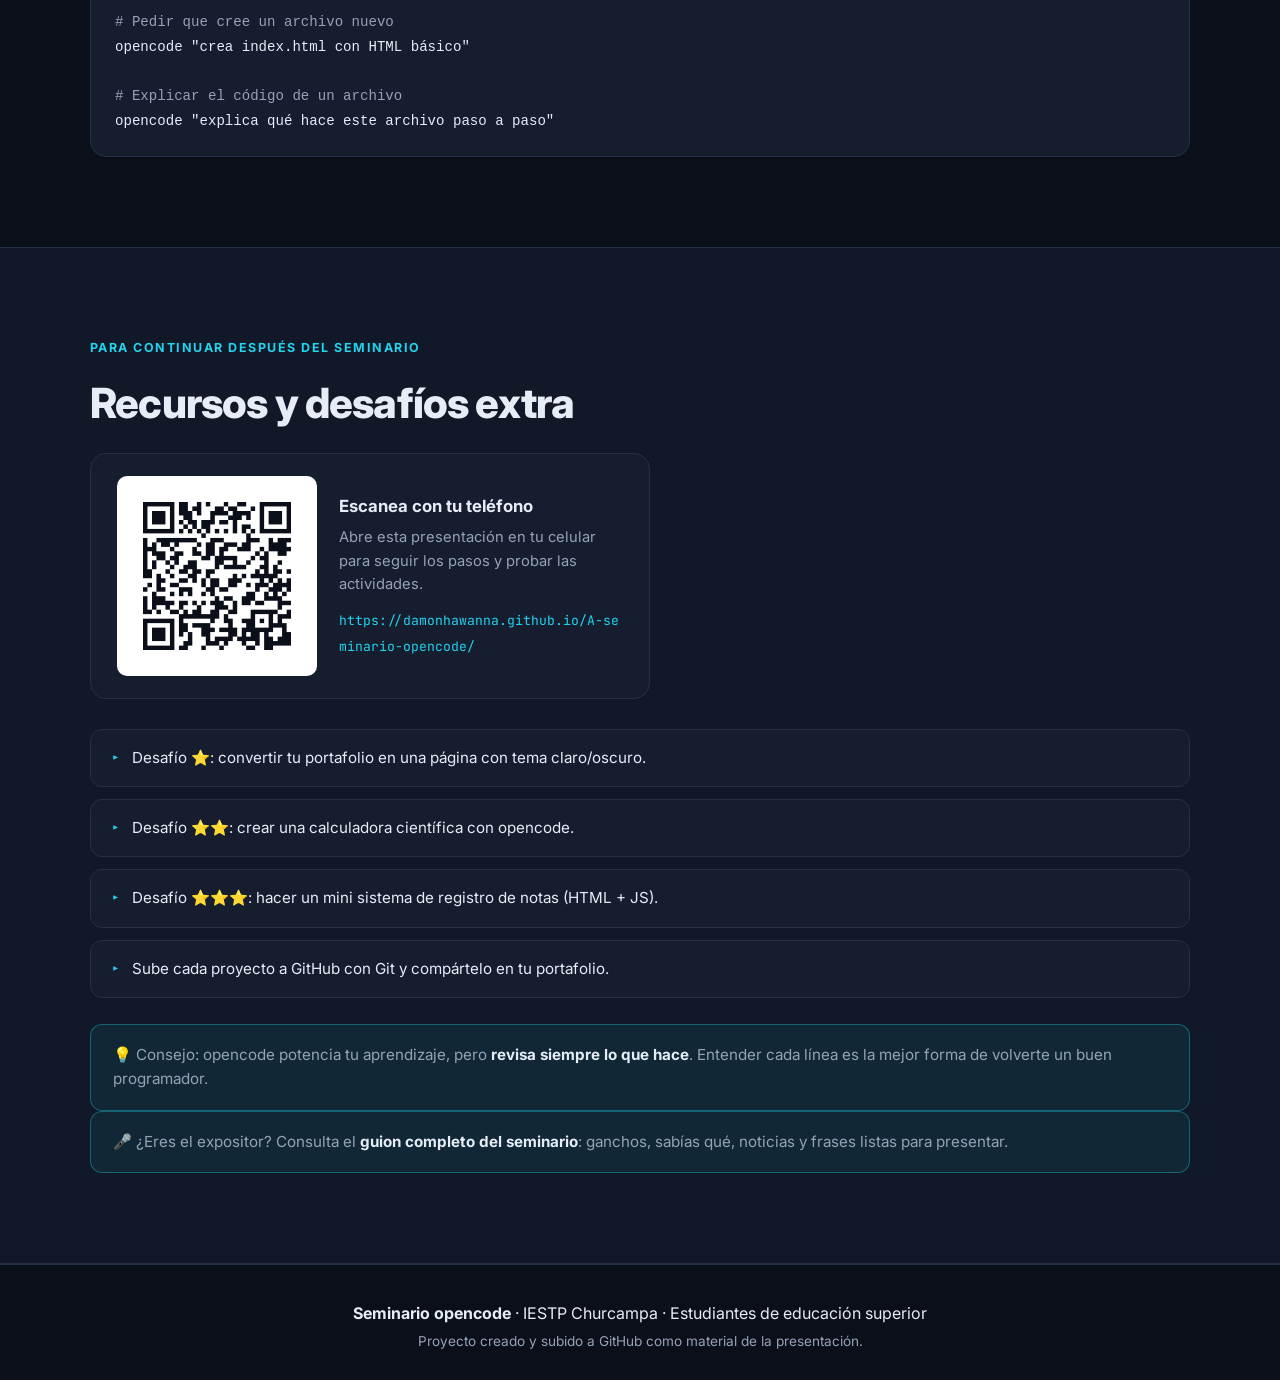
==== commit b71cb6c1: "Agregar guion del expositor: ganchos, sabias que, noticias tech 2026, frases y 5 actividades" ====
--- a/index.html
+++ b/index.html
@@ -26,6 +26,7 @@
         <a href="#actividades">Actividades</a>
         <a href="#comandos">Comandos</a>
         <a href="#recursos">Recursos</a>
+        <a href="guion.html">Guion</a>
       </nav>
     </div>
   </header>
@@ -212,6 +213,9 @@
           💡 Consejo: opencode potencia tu aprendizaje, pero <strong>revisa siempre lo que hace</strong>.
           Entender cada línea es la mejor forma de volverte un buen programador.
         </p>
+        <p class="resources__note resources__cta">
+          🎤 ¿Eres el expositor? Consulta el <a href="guion.html"><strong>guion completo del seminario</strong></a>: ganchos, sabías qué, noticias y frases listas para presentar.
+        </p>
       </div>
     </section>
   </main>
--- a/assets/css/style.css
+++ b/assets/css/style.css
@@ -434,6 +434,196 @@
 }
 .footer__inner { text-align: center; }
 .footer__sub { color: var(--muted); font-size: 0.85rem; margin-top: 4px; }
+
+/* ---------- Guion del expositor ---------- */
+.guion-hero {
+  padding: 80px 0 40px;
+  border-bottom: 1px solid var(--border);
+  background:
+    radial-gradient(600px 260px at 85% 20%, rgba(34, 211, 238, 0.12), transparent 60%),
+    radial-gradient(500px 260px at 5% 60%, rgba(129, 140, 248, 0.12), transparent 60%);
+}
+.guion-hero__title {
+  font-size: clamp(2rem, 4.5vw, 3rem);
+  font-weight: 800;
+  letter-spacing: -0.02em;
+  margin-bottom: 14px;
+}
+.guion-hero__sub { color: var(--muted); max-width: 720px; margin-bottom: 22px; }
+.guion-hero__sub strong { color: var(--text); }
+.guion-hero__meta { display: flex; flex-wrap: wrap; gap: 12px; }
+.guion-hero__meta span {
+  font-size: 0.82rem;
+  color: var(--muted);
+  border: 1px solid var(--border);
+  border-radius: 999px;
+  padding: 7px 14px;
+  background: var(--surface);
+}
+
+.scene { padding: 64px 0; border-bottom: 1px solid var(--border); }
+.scene__num {
+  font-family: var(--mono);
+  font-size: 1.05rem;
+  font-weight: 600;
+  color: var(--accent);
+  margin-bottom: 26px;
+}
+.scene__num span { color: var(--muted); font-weight: 500; }
+
+.speech { max-width: 780px; margin-bottom: 20px; }
+.speech__who {
+  display: inline-block;
+  font-family: var(--mono);
+  font-size: 0.72rem;
+  font-weight: 600;
+  letter-spacing: 0.14em;
+  color: var(--bg);
+  background: var(--grad);
+  border-radius: 6px;
+  padding: 4px 10px;
+  margin-bottom: 14px;
+}
+.speech p { color: var(--text); font-size: 1.05rem; margin-bottom: 14px; }
+.speech em { color: var(--muted); font-style: italic; }
+
+.hook {
+  border-left: 3px solid var(--yellow);
+  background: rgba(251, 191, 36, 0.07);
+  border-radius: 0 12px 12px 0;
+  padding: 18px 22px;
+  max-width: 780px;
+  margin: 22px 0;
+}
+.hook__tag {
+  display: inline-block;
+  font-family: var(--mono);
+  font-size: 0.7rem;
+  letter-spacing: 0.14em;
+  color: var(--yellow);
+  margin-bottom: 8px;
+}
+.hook p { font-size: 1.05rem; color: var(--text); }
+.hook p strong { color: var(--yellow); }
+
+.quote {
+  border-left: 3px solid var(--accent);
+  background: rgba(34, 211, 238, 0.06);
+  border-radius: 0 12px 12px 0;
+  padding: 20px 24px;
+  max-width: 780px;
+  margin: 24px 0;
+}
+.quote__tag {
+  display: inline-block;
+  font-family: var(--mono);
+  font-size: 0.7rem;
+  letter-spacing: 0.14em;
+  color: var(--accent);
+  margin-bottom: 8px;
+}
+.quote p { font-size: 1.1rem; font-weight: 500; color: var(--text); }
+.quote p strong { color: var(--accent); }
+.quote--strong { border-left-color: var(--green); background: rgba(52, 211, 153, 0.06); }
+.quote--strong .quote__tag { color: var(--green); }
+.quote--strong p strong { color: var(--green); }
+.quote--closing { border-left-color: var(--accent-2); background: rgba(129, 140, 248, 0.08); }
+.quote--closing .quote__tag { color: var(--accent-2); }
+.quote--closing p strong { color: var(--accent-2); }
+
+.stage {
+  color: var(--muted);
+  font-size: 0.88rem;
+  font-style: italic;
+  font-family: var(--mono);
+  border: 1px dashed var(--border);
+  border-radius: 10px;
+  padding: 12px 16px;
+  max-width: 780px;
+  margin: 24px 0;
+}
+
+.fact-grid {
+  display: grid;
+  grid-template-columns: repeat(auto-fit, minmax(230px, 1fr));
+  gap: 16px;
+  margin: 22px 0;
+}
+.fact {
+  background: var(--surface);
+  border: 1px solid var(--border);
+  border-radius: 14px;
+  padding: 20px;
+}
+.fact:hover { border-color: rgba(34, 211, 238, 0.5); }
+.fact__icon { font-size: 1.5rem; display: block; margin-bottom: 10px; }
+.fact__text { color: var(--muted); font-size: 0.92rem; }
+.fact__text strong { color: var(--text); }
+
+.news {
+  border: 1px solid rgba(129, 140, 248, 0.5);
+  background: rgba(129, 140, 248, 0.06);
+  border-radius: 14px;
+  padding: 22px 26px;
+  max-width: 780px;
+  margin: 22px 0;
+}
+.news__source {
+  display: inline-block;
+  font-family: var(--mono);
+  font-size: 0.7rem;
+  letter-spacing: 0.14em;
+  color: var(--accent-2);
+  margin-bottom: 10px;
+}
+.news h3 { font-size: 1.1rem; margin-bottom: 10px; }
+.news p { color: var(--muted); font-size: 0.95rem; }
+.news p strong { color: var(--text); }
+
+.careers {
+  display: grid;
+  grid-template-columns: repeat(auto-fit, minmax(200px, 1fr));
+  gap: 16px;
+  margin: 22px 0;
+}
+.career {
+  background: var(--surface);
+  border: 1px solid var(--border);
+  border-radius: 14px;
+  padding: 20px;
+  transition: transform 0.25s, border-color 0.25s;
+}
+.career:hover { transform: translateY(-4px); border-color: rgba(34, 211, 238, 0.55); }
+.career__icon { font-size: 1.6rem; display: block; margin-bottom: 10px; }
+.career h3 { font-size: 1rem; margin-bottom: 6px; }
+.career p { color: var(--muted); font-size: 0.86rem; }
+
+.act-list { list-style: none; margin: 22px 0; max-width: 780px; display: grid; gap: 12px; }
+.act-list li {
+  display: flex;
+  align-items: center;
+  gap: 14px;
+  background: var(--surface);
+  border: 1px solid var(--border);
+  border-radius: 12px;
+  padding: 14px 18px;
+  color: var(--text);
+  font-size: 0.98rem;
+}
+.act-list li span {
+  font-family: var(--mono);
+  font-weight: 600;
+  color: var(--accent);
+  font-size: 0.9rem;
+  flex-shrink: 0;
+}
+.text-center { text-align: center; margin: 28px 0; }
+.scene--cierre { border-bottom: none; }
+
+@media (max-width: 768px) {
+  .guion-hero { padding: 56px 0 32px; }
+  .scene { padding: 48px 0; }
+}
 
 /* ---------- Reveal animation ---------- */
 .reveal { opacity: 0; transform: translateY(24px); transition: opacity 0.6s, transform 0.6s; }
